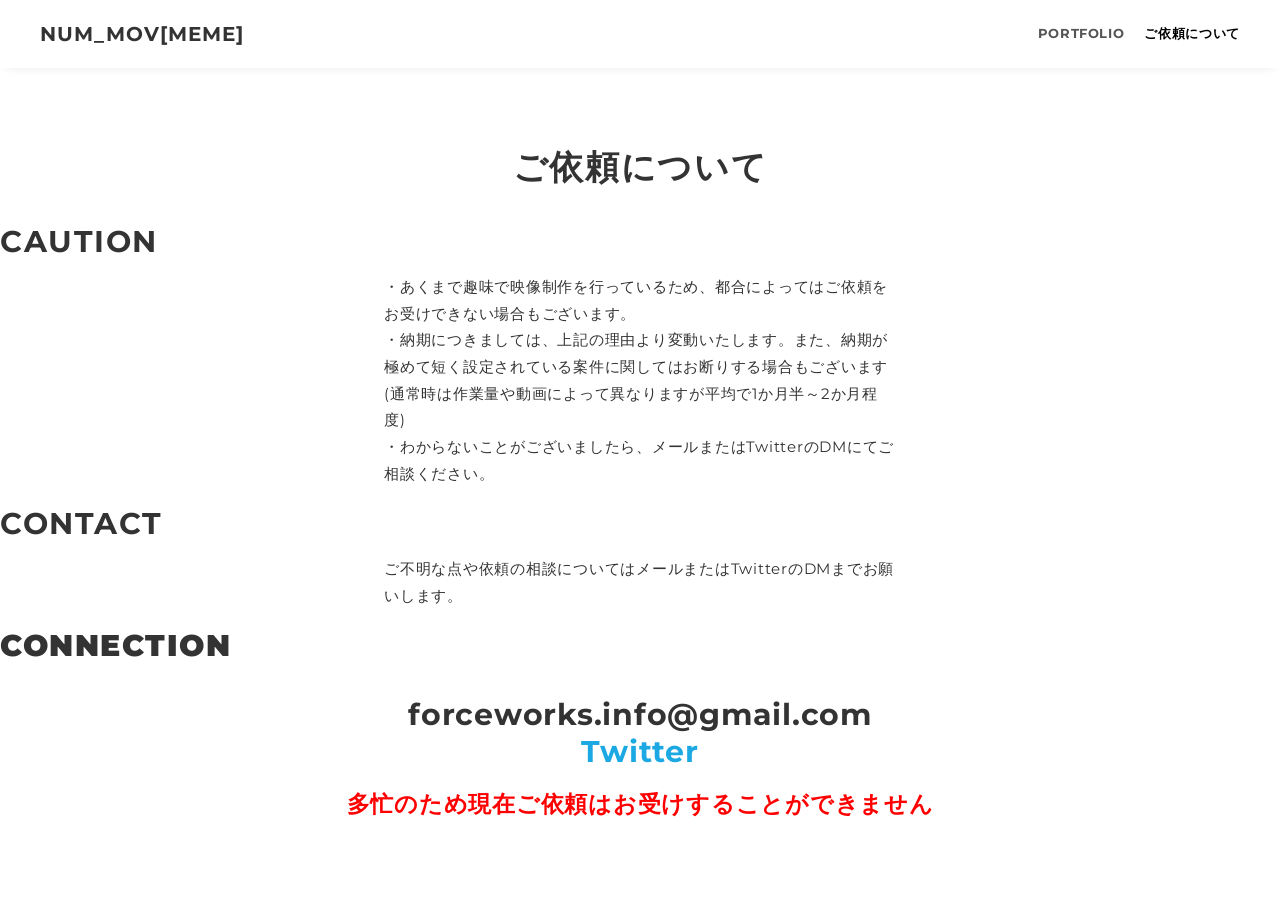
==== irainitsuite.html @ 85d94544 "Update irainitsuite.html" ====
<!DOCTYPE html>
<title>ご依頼について</title>
<link rel="preconnect" href="https://fonts.gstatic.com">
<link href="https://fonts.googleapis.com/css2?family=Montserrat:wght@400;700&display=swap" rel="stylesheet">
<link href="https://fonts.googleapis.com/css?family=Material+Icons+Outlined" rel="stylesheet">
<header class="header ">
    <div class="container">
      <h1 class="header-logo">
        <a href=".">NUM_MOV[MEME]</a>
      </h1>
      <nav class="gnav">
        <ul class="gnav-list">
          <li class="gnav-item"><a href="index.html">PORTFOLIO</a></li>
                    <li class="gnav-item"><a href="irainitsuite.html"><font color="#000">ご依頼について</font></a></li>

        </ul>
      </nav>
    </div>
  </header>
<h2 class="title">
    ご依頼について<br>
</h2>
<br>
<p class="yajyu">CAUTION</p>
<br>
<div class="otintin">
<p class="soroeru">
    ・あくまで趣味で映像制作を行っているため、都合によってはご依頼をお受けできない場合もございます。
    <br>・納期につきましては、上記の理由より変動いたします。また、納期が極めて短く設定されている案件に関してはお断りする場合もございます
    <br>(通常時は作業量や動画によって異なりますが平均で1か月半～2か月程度)
    <br>・わからないことがございましたら、メールまたはTwitterのDMにてご相談ください。
</p>
</div>
<br>
<br>
<p class="yajyu">CONTACT</p>
<br>
<p class="soroeru">ご不明な点や依頼の相談についてはメールまたはTwitterのDMまでお願いします。</p>
<h1 a class="center">
    <br><p class="yajyu">CONNECTION</p>
    <br> forceworks.info@gmail.com
    <br> <a class="contact-item" href="https://twitter.com/nh3220_pc" target="_blank" rel="noopener">Twitter</a>
</h1>

<br>
<h2 a class="center"><font color="red">多忙のため現在ご依頼はお受けすることができません</font></h2>

<style>
    body {
  font-family: "Montserrat","Helvetica Neue",Arial,"Hiragino Kaku Gothic ProN","Hiragino Sans",Meiryo,sans-serif;
  font-size: 16px;
  letter-spacing: .05em;
  color: #333;
  bottom: auto;
}
.otintin{
 margin:0 auto;
}
.soroeru{ 
width: 40%;
  margin-right: 30%;
  margin-bottom: 40px;
  justify-content: center;
  margin:0 auto;
  line-height: 20pt;
  letter-spacing: .05em;
  bottom: auto;

}
.center {
    text-align: center;
}
.title {
  font-size: 50px;
  font-weight: bold;
  line-height: 1;
  margin-bottom: 40px;
  margin-top: 150px;
  text-align: center;
  letter-spacing: .05em;
  color: #333;
}
.yajyu {
font-size: 30px;
letter-spacing: .05em;
margin-bottom: -5px;
margin-top: -20px;
text-align: left;
font-weight: bolder;
}
.header {
  position: fixed;
  top: 0;
  z-index: 1;
  width: 100%;
  background-color: #fff;
  box-shadow: 0 5px 10px -6px rgba(0,0,0,.1);
}

.header .container {
  display: flex;
  align-items: center;
  justify-content: space-between;
  padding: 20px 40px;
}

.header-logo {
  font-size: 20px;
  text-decoration: none;
  font-weight: bold;
  line-height: 1.2;
  margin-right: 20px;
  letter-spacing: .05em;
}

.header-logo a {
  color: #333;
  text-decoration: none;

}

.gnav-list {
  display: flex;
  justify-content: space-between;
  list-style: none;
}

.gnav-item:not(:last-child) {
  margin-right: 20px;
}

.gnav-item a {
  position: relative;
  font-size: 13px;
  font-weight: bold;
  display: inline-block;
  padding: 5px 0;
  transition: .3s;
  letter-spacing: .05em;
  color: #333;
  text-decoration: none;

}
.gnav-item a:after {
  position: absolute;
  bottom: 0;
  left: 50%;
  width: 0;
  height: 3px;
  content: "";
  transition: .3s;
  -webkit-transform: translateX(-50%);
  transform: translateX(-50%);
  background-color: #333;
}

.gnav-item a:hover:after {
  width: 100%;
}
@import url('https://fonts.googleapis.com/css2?family=Sawarabi+Mincho&display=swap');
</style>
<link href="css/ress.css" media="all" rel="stylesheet" type="text/css" />
<link href="css/style.css" media="all" rel="stylesheet" type="text/css" />
---- css/ress.css ----
/*!
 * ress.css • v3.0.1
 * MIT License
 * github.com/filipelinhares/ress
 */

/* # =================================================================
   # Global selectors
   # ================================================================= */

html {
  box-sizing: border-box;
  word-break: normal;
  -moz-tab-size: 4;
  tab-size: 4;

  -webkit-text-size-adjust: 100%; /* Prevent adjustments of font size after orientation changes in iOS */
}

*,
::before,
::after {
  box-sizing: inherit;
  background-repeat: no-repeat; /* Set `background-repeat: no-repeat` to all elements and pseudo elements */
}

::before,
::after {
  vertical-align: inherit;
  text-decoration: inherit; /* Inherit text-decoration and vertical align to ::before and ::after pseudo elements */
}

* {
  margin: 0;
  padding: 0; /* Reset `padding` and `margin` of all elements */
}

/* # =================================================================
   # General elements
   # ================================================================= */

hr {
  overflow: visible; /* Show the overflow in Edge and IE */
  height: 0; /* Add the correct box sizing in Firefox */
}

details,
main {
  display: block; /* Render the `main` element consistently in IE. */
}

summary {
  display: list-item; /* Add the correct display in all browsers */
}

small {
  font-size: 80%; /* Set font-size to 80% in `small` elements */
}

[hidden] {
  display: none; /* Add the correct display in IE */
}

abbr[title] {
  /* Add the correct text decoration in Chrome, Edge, IE, Opera, and Safari */
  text-decoration: underline;
  text-decoration: underline dotted;
  border-bottom: none; /* Remove the bottom border in Chrome 57 */
}

a {
  background-color: transparent; /* Remove the gray background on active links in IE 10 */
}

a:active,
a:hover {
  outline-width: 0; /* Remove the outline when hovering in all browsers */
}

code,
kbd,
pre,
samp {
  font-family: monospace, monospace; /* Specify the font family of code elements */
}

pre {
  font-size: 1em; /* Correct the odd `em` font sizing in all browsers */
}

b,
strong {
  font-weight: bolder; /* Add the correct font weight in Chrome, Edge, and Safari */
}

/* https://gist.github.com/unruthless/413930 */
sub,
sup {
  position: relative;
  font-size: 75%;
  line-height: 0;
  vertical-align: baseline;
}

sub {
  bottom: -.25em;
}

sup {
  top: -.5em;
}

/* # =================================================================
   # Forms
   # ================================================================= */

input {
  border-radius: 0;
}

/* Replace pointer cursor in disabled elements */
[disabled] {
  cursor: default;
}

[type="number"]::-webkit-container-spin-button,
[type="number"]::-webkit-outer-spin-button {
  height: auto; /* Correct the cursor style of increment and decrement buttons in Chrome */
}

[type="search"] {
  outline-offset: -2px; /* Correct the outline style in Safari */

  -webkit-appearance: textfield; /* Correct the odd appearance in Chrome and Safari */
}

[type="search"]::-webkit-search-decoration {
  -webkit-appearance: none; /* Remove the container padding in Chrome and Safari on macOS */
}

textarea {
  overflow: auto; /* Internet Explorer 11+ */
  resize: vertical; /* Specify textarea resizability */
}

button,
input,
optgroup,
select,
textarea {
  font: inherit; /* Specify font inheritance of form elements */
}

optgroup {
  font-weight: bold; /* Restore the font weight unset by the previous rule */
}

button {
  overflow: visible; /* Address `overflow` set to `hidden` in IE 8/9/10/11 */
}

button,
select {
  text-transform: none; /* Firefox 40+, Internet Explorer 11- */
}

/* Apply cursor pointer to button elements */
button,
[type="button"],
[type="reset"],
[type="submit"],
[role="button"] {
  cursor: pointer;
  color: inherit;
}

/* Remove container padding and border in Firefox 4+ */
button::-moz-focus-container,
[type="button"]::-moz-focus-container,
[type="reset"]::-moz-focus-container,
[type="submit"]::-moz-focus-container {
  padding: 0;
  border-style: none;
}

/* Replace focus style removed in the border reset above */
button:-moz-focusring,
[type="button"]::-moz-focus-container,
[type="reset"]::-moz-focus-container,
[type="submit"]::-moz-focus-container {
  outline: 1px dotted ButtonText;
}

button,
html [type="button"],
/* Prevent a WebKit bug where (2) destroys native `audio` and `video`controls in Android 4 */
[type="reset"],
[type="submit"] {
  -webkit-appearance: button; /* Correct the inability to style clickable types in iOS */
}

/* Remove the default button styling in all browsers */
button,
input,
select,
textarea {
  border-style: none;
  background-color: transparent;
}

/* Style select like a standard input */
select {
  -webkit-appearance: none; /* Chrome 41+ */
  -moz-appearance: none; /* Firefox 36+ */
}

select::-ms-expand {
  display: none; /* Internet Explorer 11+ */
}

select::-ms-value {
  color: currentColor; /* Internet Explorer 11+ */
}

legend {
  display: table; /* Correct the text wrapping in Edge and IE */
  max-width: 100%; /* Correct the text wrapping in Edge and IE */
  max-width: 100%; /* Correct the text wrapping in Edge 18- and IE */
  white-space: normal; /* Correct the text wrapping in Edge and IE */
  color: inherit; /* Correct the color inheritance from `fieldset` elements in IE */
  border: 0; /* Correct `color` not being inherited in IE 8/9/10/11 */
}

::-webkit-file-upload-button {
  font: inherit; /* Change font properties to `inherit` in Chrome and Safari */
  color: inherit;
  /* Correct the inability to style clickable types in iOS and Safari */

  -webkit-appearance: button;
}

/* # =================================================================
   # Specify media element style
   # ================================================================= */

img {
  border-style: none; /* Remove border when inside `a` element in IE 8/9/10 */
}

/* Add the correct vertical alignment in Chrome, Firefox, and Opera */
progress {
  vertical-align: baseline;
}

/* # =================================================================
   # Accessibility
   # ================================================================= */

/* Hide content from screens but not screenreaders */
@media screen {
  [hidden~="screen"] {
    display: inherit;
  }
  [hidden~="screen"]:not(:active):not(:focus):not(:target) {
    position: absolute !important;
    clip: rect(0 0 0 0) !important;
  }
}

/* Specify the progress cursor of updating elements */
[aria-busy="true"] {
  cursor: progress;
}

/* Specify the pointer cursor of trigger elements */
[aria-controls] {
  cursor: pointer;
}

/* Specify the unstyled cursor of disabled, not-editable, or otherwise inoperable elements */
[aria-disabled] {
  cursor: default;
}
---- css/style.css ----
body {
  font-family: "Montserrat","Helvetica Neue",Arial,"Hiragino Kaku Gothic ProN","Hiragino Sans",Meiryo,sans-serif;
  font-size: 15px;
  letter-spacing: .05em;
  color: #333;
}

a {
  transition: opacity .3s;
  text-decoration: none;
  color: #1ca9e3;
}

img {
  max-width: 100%;
  height: auto;
  vertical-align: bottom;
  border-style: none;
}

.yajyuusenpai {
  
}

.pc-only {
  display: block;
}

.sp-only {
  display: none;
}

/*--------------------------------
 レイアウト
---------------------------------*/
.wrapper {
  padding-top: 73px;
}

.section {
  padding: 90px 0;
}

.section:nth-of-type(odd) {
  background-color: #f7f7f7;
}

.container {
  max-width: 1340px;
  margin: 0 auto;
  padding: 0 40px;
}

/*--------------------------------
 見出し
---------------------------------*/
.title {
  font-size: 34px;
  font-weight: bold;
  line-height: 1;
  margin-bottom: 40px;
  text-align: center;
  letter-spacing: .05em;
  color: #333;
}

.lead {
  font-size: 16px;
  line-height: 1.8;
  margin-bottom: 30px;
}

/*--------------------------------
ヘッダー
---------------------------------*/
.header {
  position: fixed;
  top: 0;
  z-index: 1;
  width: 100%;
  background-color: #fff;
  box-shadow: 0 5px 10px -6px rgba(0,0,0,.1);
}

.header .container {
  display: flex;
  align-items: center;
  justify-content: space-between;
  padding: 20px 40px;
}

.header-logo {
  font-size: 20px;
  font-weight: bold;
  line-height: 1.2;
  margin-right: 20px;
  letter-spacing: .05em;
}

.header-logo a {
  color: #333;
}

.gnav-list {
  display: flex;
  justify-content: space-between;
  list-style: none;
}

.gnav-item:not(:last-child) {
  margin-right: 20px;
}

.gnav-item a {
  position: relative;
  font-size: 13px;
  font-weight: bold;
  display: inline-block;
  padding: 5px 0;
  transition: .3s;
  letter-spacing: .05em;
  color: rgb(85, 85, 85);
}
.gnav-item a:after {
  position: absolute;
  bottom: 0;
  left: 50%;
  width: 0;
  height: 3px;
  content: "";
  transition: .3s;
  -webkit-transform: translateX(-50%);
  transform: translateX(-50%);
  background-color: #333;
}

.gnav-item a:hover:after {
  width: 100%;
}

/*--------------------------------
 メインビジュアル
---------------------------------*/
.mv {
  display: flex;
  align-items: center;
  justify-content: center;
  height: 85vh;
  text-align: center;
}

.mv-container {
  padding: 0 40px;
}

.mv-title {
  font-size: 60px;
  font-weight: bold;
  line-height: 1.2;
  margin-bottom: 5px;
  letter-spacing: .1em;
}
.mv-subtitle {
  font-size: 20px;
  font-weight: bold;
  line-height: 1;
  margin-bottom: 40px;
  letter-spacing: .08em;
}

.mv-text {
  font-size: 16px;
  line-height: 1.8;
}

/*--------------------------------
 Works
---------------------------------*/
.works-list {
  display: flex;
  flex-wrap: wrap;
  margin-bottom: -40px;
}

.works-item {
  width: 31.74603%;
  margin-right: 1.58730%;
  margin-bottom: 40px;
  color: #333;
}

.works-item:hover {
  opacity: .9;
}

.works-item:nth-of-type(3n) {
  margin-right: 0;
}

.works-img img {
  border: 1px solid #e6e6e6;
}

.works-name {
  font-size: 12px;
  font-weight: bold;
  margin-top: 8px;
}

.works-info {
  font-size: 10px;
  margin-top: 5px;
}

/*--------------------------------
 Skill
---------------------------------*/
.skill-list {
  display: flex;
  flex-wrap: wrap;
  justify-content: space-between;
  margin-bottom: -50px;
}

.skill-item {
  display: flex;
  align-items: flex-start;
  justify-content: space-between;
  width: 48%;
  margin-bottom: 50px;
}

.skill-img {
  width: 60px;
  height: auto;
  margin-right: 20px;
}

.skill-body {
  flex: 1;
}

.skill-name {
  margin-bottom: 10px;
}

.skill-text {
  font-size: 14px;
  line-height: 1.8;
}

/*--------------------------------
 About
---------------------------------*/
.profile {
  display: flex;
  flex-wrap: wrap;
  max-width: 800px;
  margin: 0 auto;
}
.profile-img {
  width: 20%;
  margin-right: 30px;
  border-radius: 50%;
}
.profile-img img {
  border-radius: 50%;
}
.profile-body {
  flex: 1;
}

.profile-body p {
  font-size: 15px;
  line-height: 1.8;
}

.profile-body p:not(:last-child) {
  margin-bottom: 30px;
}

/*--------------------------------
 Contact
---------------------------------*/
.contact {
  text-align: center;
}

.contact-item:not(:last-child) {
  margin-right: 10px;
}

.contact-text {
  margin-top: 10px;
}
/*--------------------------------
 ページトップ
---------------------------------*/
.page-top {
  font-weight: bold;
  padding: 10px;
  cursor: pointer;
  text-align: center;
  background-color: #4c4c4c;
}

.page-top .material-icons-outlined {
  vertical-align: bottom;
  color: #fff;
}

/*--------------------------------
 フッター
---------------------------------*/
.footer {
  padding: 30px;
  background-color: #333;
}

.copyright {
  font-size: 10px;
  text-align: center;
  color: #797979;
}

/*--------------------------------
 下層：Worksページ
---------------------------------*/
.article {
  padding: 80px 0;
}

.article-container {
  max-width: 1040px;
  margin: 0 auto;
  padding: 0 20px;
}

.article-title {
  margin-bottom: 30px;
  text-align: center;
}

.article-body {
  max-width: 720px;
  margin: 0 auto;
  margin-bottom: 80px;
}

.article-body h3 {
  position: relative;
  font-size: 18px;
  margin-bottom: 5px;
  padding-left: 1em;
}

.article-body h3:not(:first-child) {
  margin-top: 50px;
}

.article-body h3::before {
  position: absolute;
  top: 0;
  left: 0;
  width: 4px;
  height: 100%;
  content: "";
  border-radius: 3px;
  background-color: #333;
}

.article-body p {
  font-size: 15px;
  line-height: 1.8;
  margin-bottom: 30px;
}

.home-link {
  text-align: center;
}

/*media Queries 767
----------------------------------------------------*/
@media screen and (max-width: 767px) {
  body {
    font-size: 14px;
  }

  .pc-only {
    display: none;
  }

  .sp-only {
    display: block;
  }

  /* 見出し */
  .title {
    font-size: 26px;
    margin-bottom: 20px;
  }

  .lead {
    font-size: 14px;
    line-height: 1.7;
    margin-bottom: 20px;
  }

  /* レイアウト */
  .wrapper {
    padding-top: 57px;
  }

  .section {
    padding: 60px 0;
  }

  .container {
    padding: 0 20px;
  }

  /* ヘッダー */
  .header .container {
    padding: 15px;
  }

  .header-logo {
    font-size: 15px;
    margin-right: 15px;
  }

  .gnav-item:not(:last-child) {
    margin-right: 10px;
  }

  .gnav-item a {
    font-size: 10px;
  }

  .gnav-item a:after {
    display: none;
  }

  /*  メインビジュアル */
  .mv {
    height: 75vh;
  }

  .mv-container {
    padding: 0 20px;
  }

  .mv-title {
    font-size: 30px;
  }
  .mv-subtitle {
    font-size: 16px;
    margin-bottom: 20px;
  }

  .mv-text {
    font-size: 14px;
    line-height: 1.7;
  }

  /* Works */
  .works-name {
    font-size: 12px;
  }

  .works-info {
    margin-top: 3px;
  }

  .works-list {
    justify-content: space-between;
  }

  .works-item {
    flex: 0 0 48%;
    margin-right: 0;
    margin-bottom: 30px;
  }

  /* Skill */
  .skill-list {
    display: block;
    margin-bottom: 0;
  }

  .skill-item {
    width: 100%;
    margin-bottom: 35px;
  }

  .skill-item:last-child {
    margin-bottom: 0;
  }

  .skill-name {
    margin-bottom: 5px;
  }

  .skill-text {
    font-size: 13px;
    line-height: 1.7;
  }

  /* About */
  .profile {
    display: block;
  }
  .profile-img {
    width: 150px;
    margin: 0 auto;
    margin-bottom: 25px;
  }

  .profile-body p {
    font-size: 14px;
    line-height: 1.7;
  }

  .profile-body p:not(:last-child) {
    margin-bottom: 20px;
  }

  /* フッター */
  .footer {
    padding: 20px;
  }

  /* 下層ページ */
  .article {
    padding: 50px 0;
  }

  .article-body h3 {
    font-size: 16px;
    padding-left: .8em;
  }

  .article-body h3:not(:first-child) {
    margin-top: 30px;
  }

  .article-body p {
    font-size: 14px;
    line-height: 1.7;
    margin-bottom: 20px;
  }
}
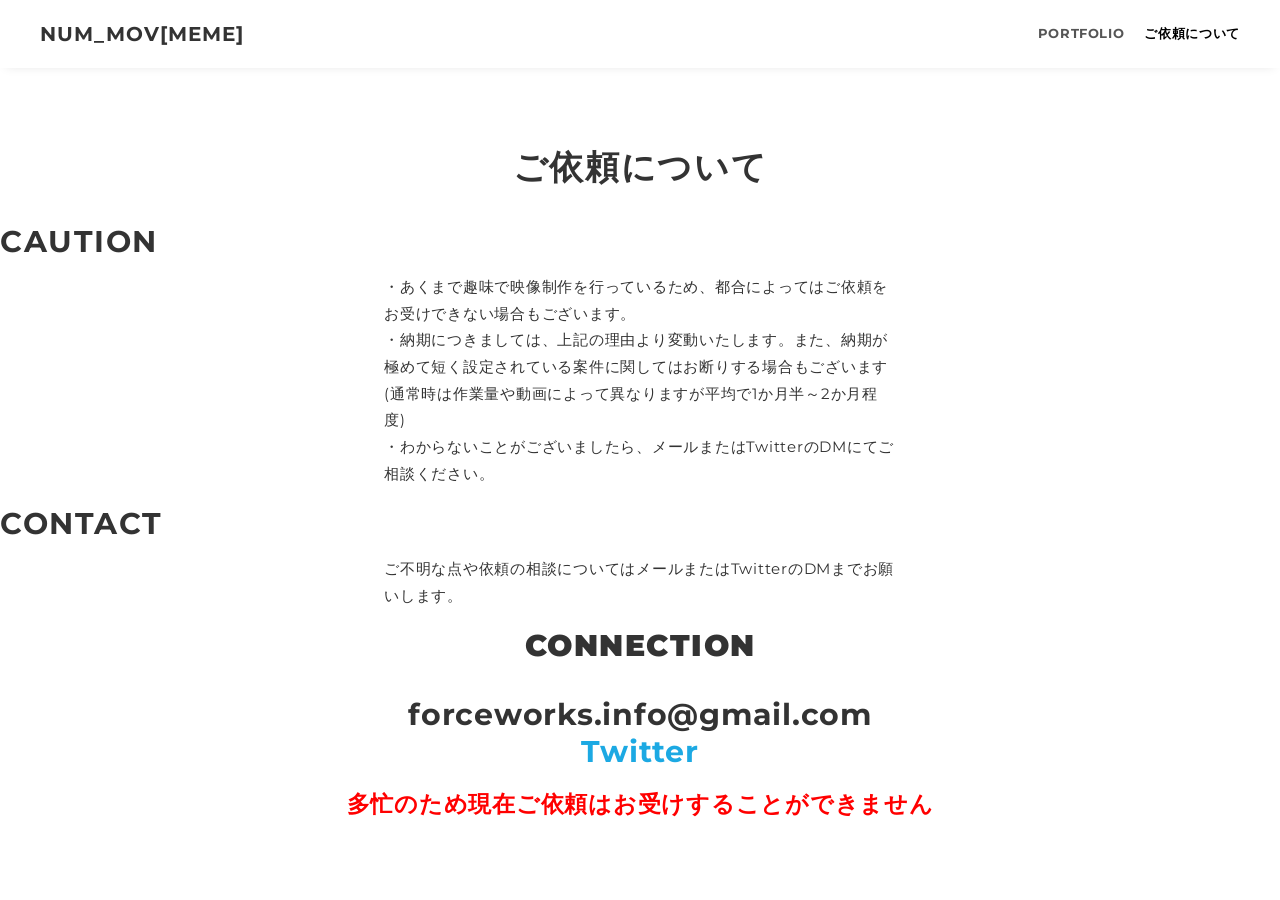
==== commit 404e861a: "Update irainitsuite.html" ====
--- a/irainitsuite.html
+++ b/irainitsuite.html
@@ -85,7 +85,6 @@
 letter-spacing: .05em;
 margin-bottom: -5px;
 margin-top: -20px;
-text-align: left;
 font-weight: bolder;
 }
 .header {
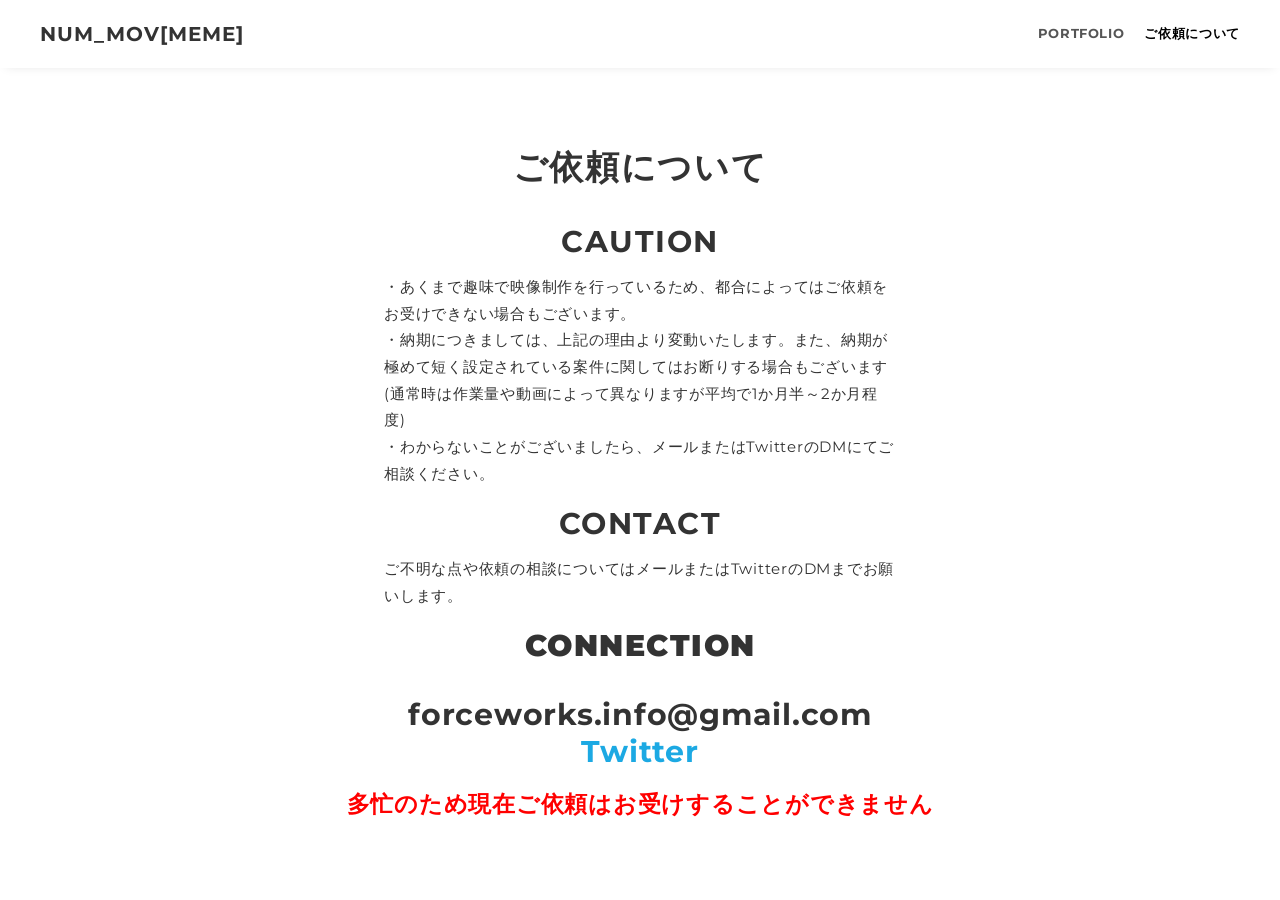
==== commit ba42db66: "Update irainitsuite.html" ====
--- a/irainitsuite.html
+++ b/irainitsuite.html
@@ -86,6 +86,7 @@
 margin-bottom: -5px;
 margin-top: -20px;
 font-weight: bolder;
+text-align: center;
 }
 .header {
   position: fixed;
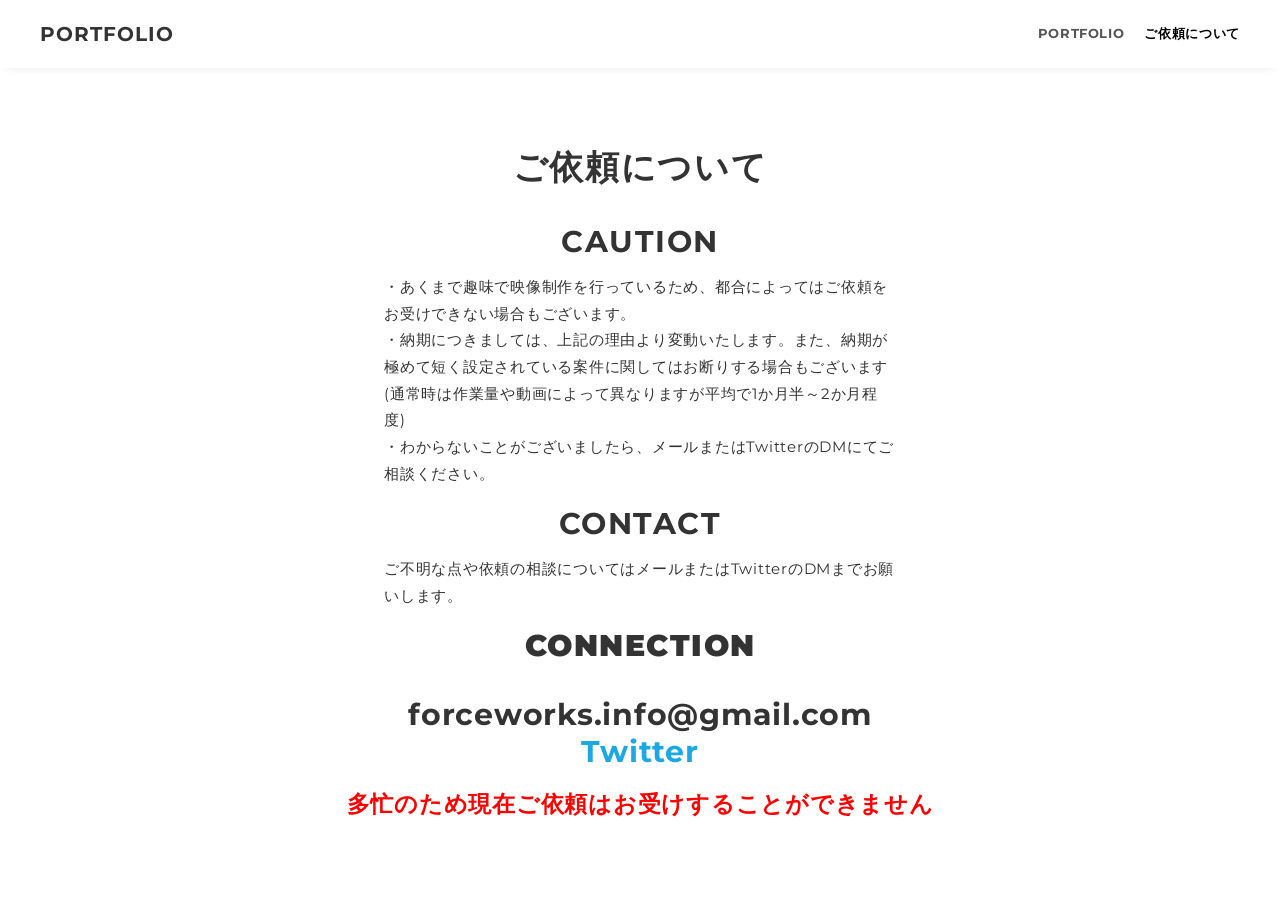
==== commit 78cf94b3: "Update irainitsuite.html" ====
--- a/irainitsuite.html
+++ b/irainitsuite.html
@@ -6,7 +6,7 @@
 <header class="header ">
     <div class="container">
       <h1 class="header-logo">
-        <a href=".">NUM_MOV[MEME]</a>
+        <a href=".">PORTFOLIO</a>
       </h1>
       <nav class="gnav">
         <ul class="gnav-list">
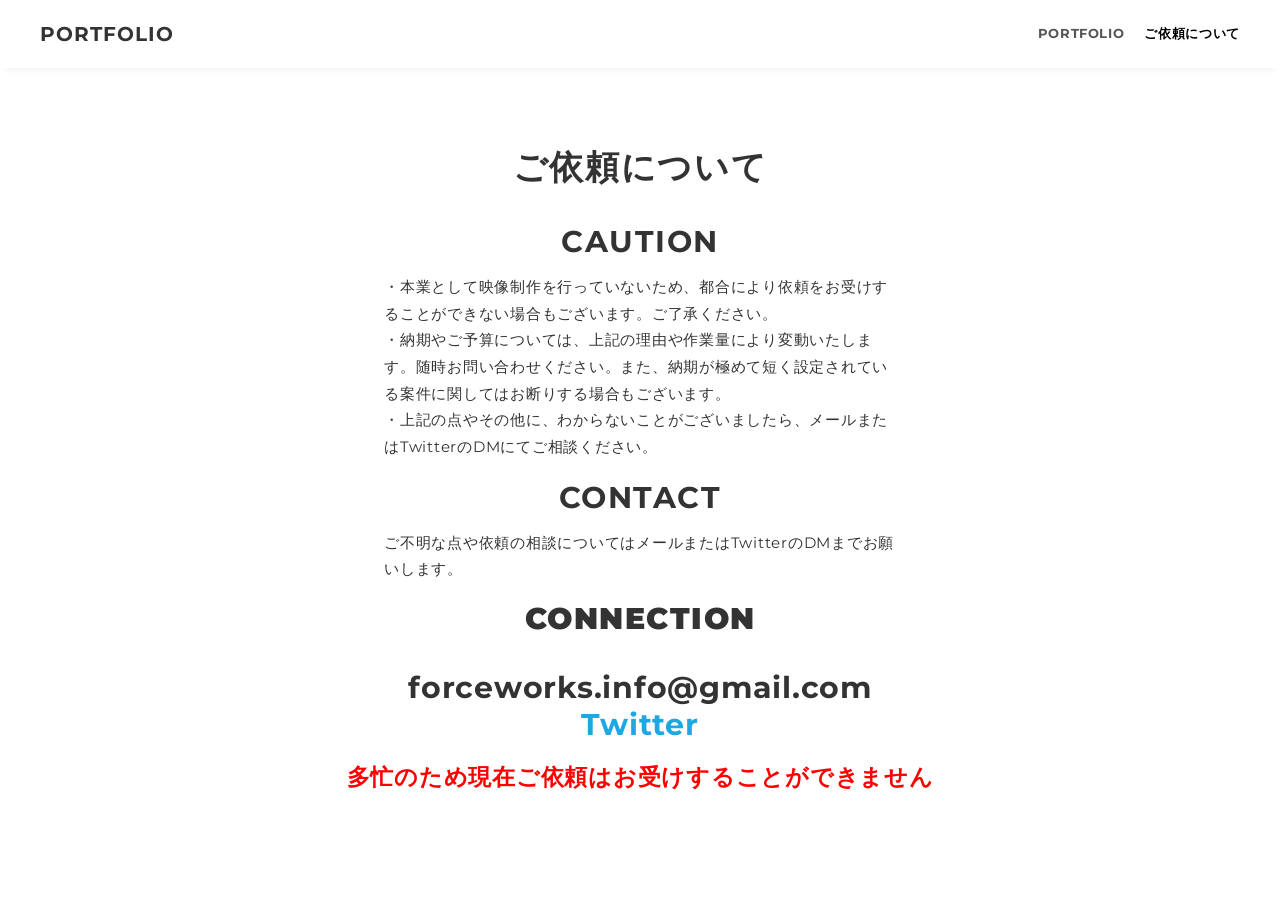
==== commit d3d1f790: "Update irainitsuite.html" ====
--- a/irainitsuite.html
+++ b/irainitsuite.html
@@ -25,10 +25,9 @@
 <br>
 <div class="otintin">
 <p class="soroeru">
-    ・あくまで趣味で映像制作を行っているため、都合によってはご依頼をお受けできない場合もございます。
-    <br>・納期につきましては、上記の理由より変動いたします。また、納期が極めて短く設定されている案件に関してはお断りする場合もございます
-    <br>(通常時は作業量や動画によって異なりますが平均で1か月半～2か月程度)
-    <br>・わからないことがございましたら、メールまたはTwitterのDMにてご相談ください。
+・本業として映像制作を行っていないため、都合により依頼をお受けすることができない場合もございます。ご了承ください。
+    <br>・納期やご予算については、上記の理由や作業量により変動いたします。随時お問い合わせください。また、納期が極めて短く設定されている案件に関してはお断りする場合もございます。
+    <br>・上記の点やその他に、わからないことがございましたら、メールまたはTwitterのDMにてご相談ください。
 </p>
 </div>
 <br>
@@ -39,7 +38,7 @@
 <h1 a class="center">
     <br><p class="yajyu">CONNECTION</p>
     <br> forceworks.info@gmail.com
-    <br> <a class="contact-item" href="https://twitter.com/nh3220_pc" target="_blank" rel="noopener">Twitter</a>
+    <br> <a class="contact-item" href="https://twitter.com/num_mov" target="_blank" rel="noopener">Twitter</a>
 </h1>
 
 <br>
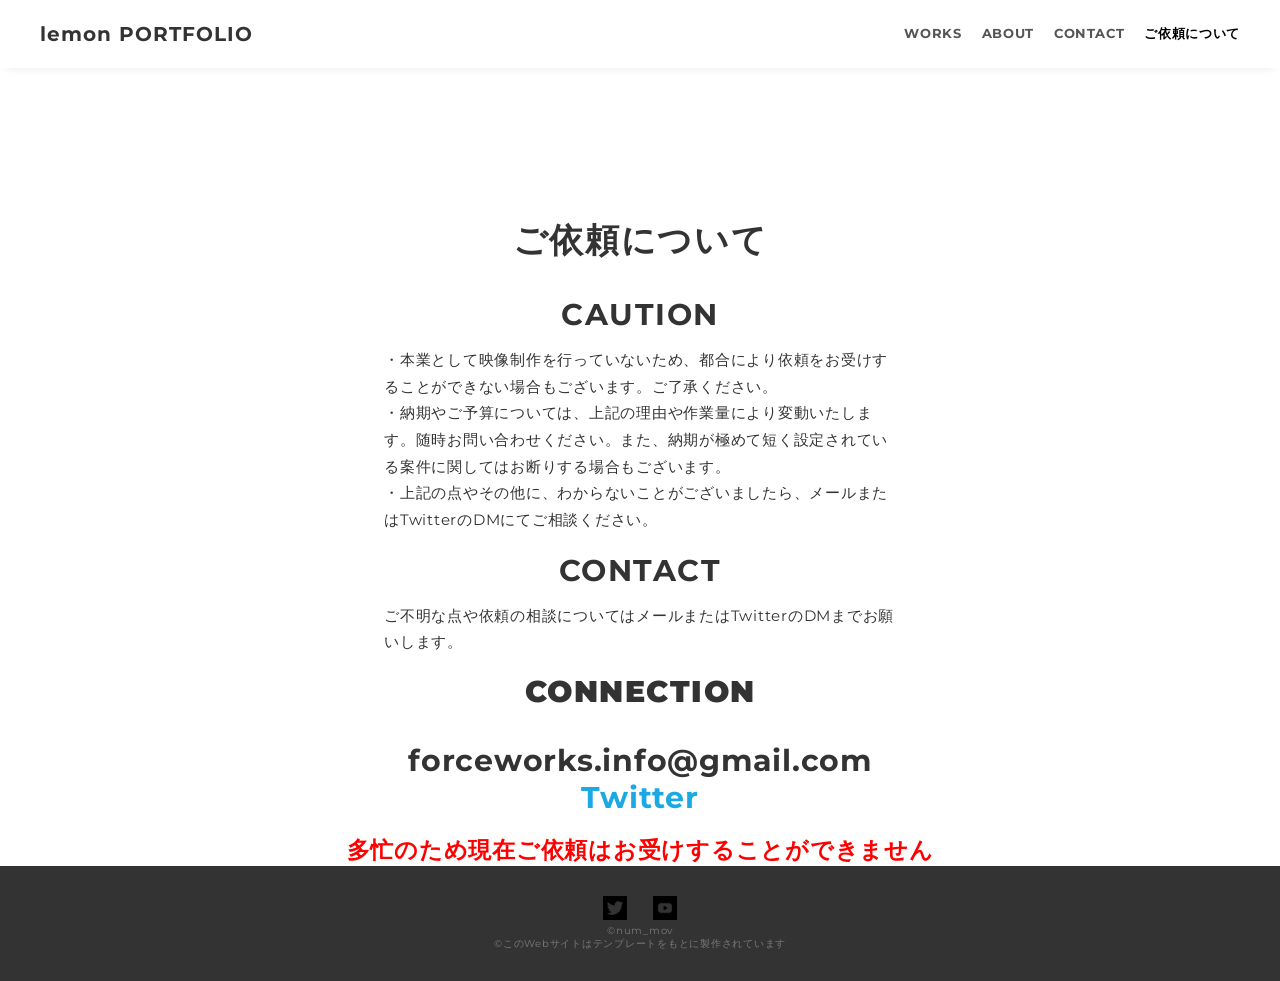
==== commit ba621bbc: "Add files via upload" ====
--- a/irainitsuite.html
+++ b/irainitsuite.html
@@ -1,22 +1,46 @@
 <!DOCTYPE html>
-<title>ご依頼について</title>
-<link rel="preconnect" href="https://fonts.gstatic.com">
-<link href="https://fonts.googleapis.com/css2?family=Montserrat:wght@400;700&display=swap" rel="stylesheet">
-<link href="https://fonts.googleapis.com/css?family=Material+Icons+Outlined" rel="stylesheet">
-<header class="header ">
-    <div class="container">
-      <h1 class="header-logo">
-        <a href=".">PORTFOLIO</a>
-      </h1>
-      <nav class="gnav">
-        <ul class="gnav-list">
-          <li class="gnav-item"><a href="index.html">PORTFOLIO</a></li>
-                    <li class="gnav-item"><a href="irainitsuite.html"><font color="#000">ご依頼について</font></a></li>
-
-        </ul>
-      </nav>
-    </div>
-  </header>
+<html>
+<head>
+  <meta charset="utf-8">
+  <meta name="viewport" content="width=device-width,initial-scale=1">
+  <meta property='og:type' content='website'>
+  <meta property='og:title' content='NUM_MOV Portfolio'>
+  <meta property='og:url' content='URLが入る'>
+  <meta property='og:description' content='NUM_MOV Portfolio'>
+  <meta property="og:image" content="img/ogp.png">
+  <meta name="description" content="NUM_MOV Portfolio" />
+  <title>NUM_MOV PORTFOLIO</title>
+  <link rel="preconnect" href="https://fonts.gstatic.com">
+  <link href="https://fonts.googleapis.com/css2?family=Montserrat:wght@400;700&display=swap" rel="stylesheet">
+  <link href="https://fonts.googleapis.com/css?family=Material+Icons+Outlined" rel="stylesheet">
+  <link href="css/ress.css" media="all" rel="stylesheet" type="text/css" />
+  <link href="css/style.css" media="all" rel="stylesheet" type="text/css" />
+  <link rel="shortcut icon" href="img/favicon.ico" />
+  <link rel=”canonical” href=”https://forcework.net” />
+</head>
+
+<body>
+
+  <div class="wrapper">
+
+    <!-- header -->
+    <header class="header ">
+      <div class="container">
+        <h1 class="header-logo">
+          <a href="index.html">lemon PORTFOLIO</a>
+        </h1>
+        <nav class="gnav">
+          <ul class="gnav-list">
+            <li class="gnav-item"><a href="index.html#works">WORKS</a></li>
+            <li class="gnav-item"><a href="index.html#about">ABOUT</a></li>
+            <li class="gnav-item"><a href="index.html#contact">CONTACT</a></li>            
+            <li class="gnav-item"><a href="irainitsuite.html"><font color="#000">ご依頼について</font></a></li>
+
+          </ul>
+        </nav>
+      </div>
+    </header>
+    <!-- /header -->
 <h2 class="title">
     ご依頼について<br>
 </h2>
@@ -43,7 +67,37 @@
 
 <br>
 <h2 a class="center"><font color="red">多忙のため現在ご依頼はお受けすることができません</font></h2>
-
+<footer class="footer">
+  <div class="shine">
+  <button class="box2" onclick="location.href='https://twitter.com/num_mov'"><img class="iiyokoiyo" src="img/121503.png" alt="twitter"></button> 
+    &emsp;
+     <button class="box2" onclick="location.href=' https://www.youtube.com/@num_mov'"><img class="iiyokoiyo" src="img/91949.png" alt="twitter"></button>
+  </div>
+     <style>
+      .box2{
+        width: 2%;
+      height: 2%;
+padding:0;
+margin:0;
+background:none;
+border:0;
+font-size:0;
+line-height:0;
+overflow:visible;
+cursor:pointer;
+border-radius: 10px;
+      }
+
+     .shine{
+      align-items: center;
+      text-align: center;
+     }
+     </style>
+  <div class="copyright">&copy;num_mov</div>
+  <div class="copyright">&copy;このWebサイトはテンプレートをもとに製作されています</div>
+</footer>
+<script src="https://ajax.googleapis.com/ajax/libs/jquery/3.6.0/jquery.min.js"></script>
+<script type='text/javascript' src="js/script.js"></script>
 <style>
     body {
   font-family: "Montserrat","Helvetica Neue",Arial,"Hiragino Kaku Gothic ProN","Hiragino Sans",Meiryo,sans-serif;
@@ -57,10 +111,10 @@
 }
 .soroeru{ 
 width: 40%;
-  margin-right: 30%;
+  margin-right: auto;
   margin-bottom: 40px;
   justify-content: center;
-  margin:0 auto;
+  margin: auto;
   line-height: 20pt;
   letter-spacing: .05em;
   bottom: auto;
@@ -158,5 +212,6 @@
 }
 @import url('https://fonts.googleapis.com/css2?family=Sawarabi+Mincho&display=swap');
 </style>
+
 <link href="css/ress.css" media="all" rel="stylesheet" type="text/css" />
 <link href="css/style.css" media="all" rel="stylesheet" type="text/css" />
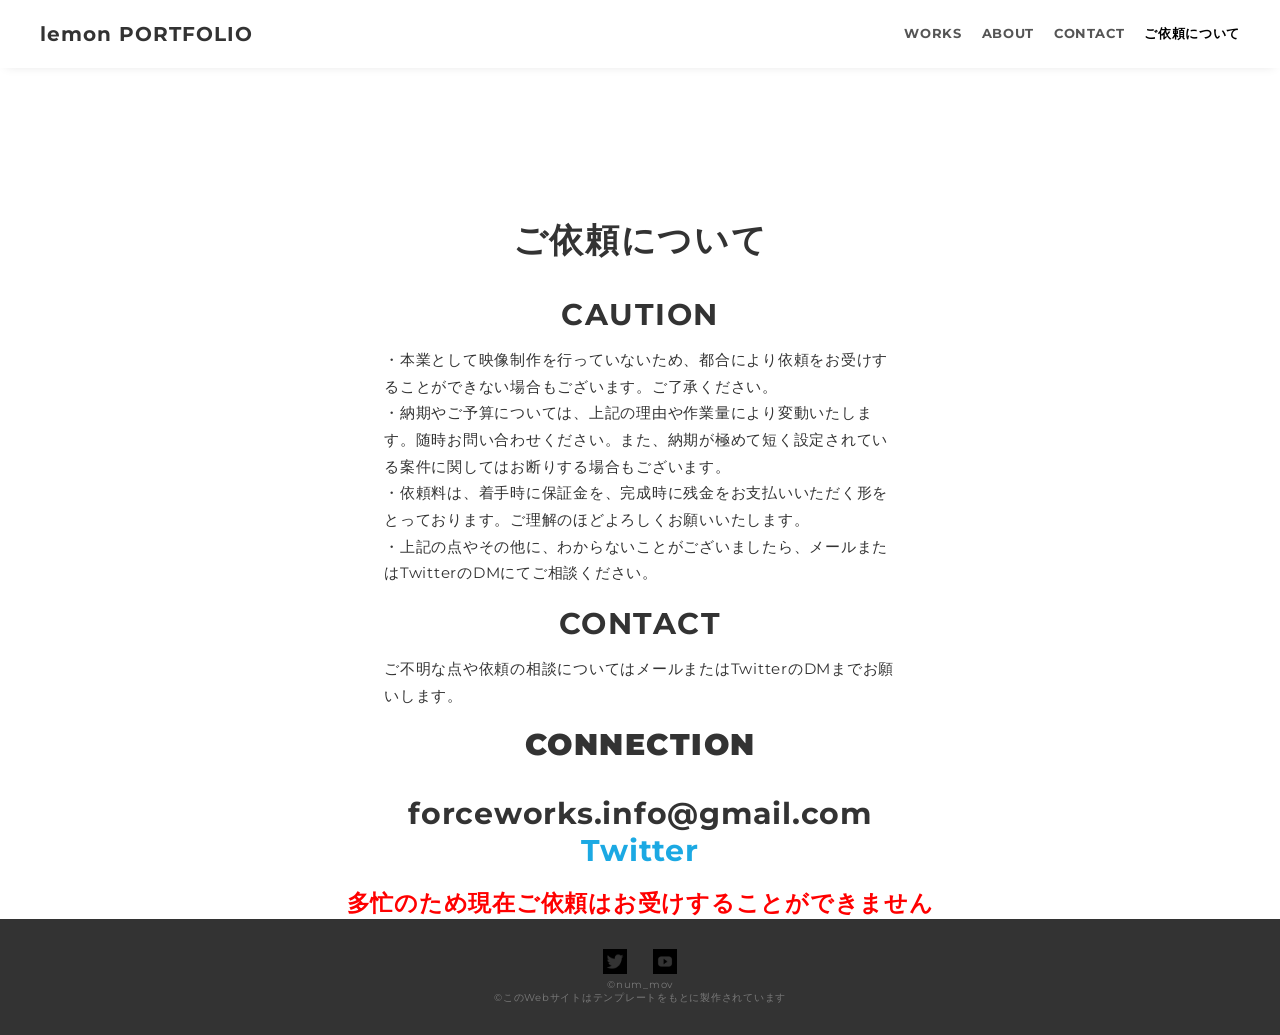
==== commit b91c6343: "Update irainitsuite.html" ====
--- a/irainitsuite.html
+++ b/irainitsuite.html
@@ -51,6 +51,7 @@
 <p class="soroeru">
 ・本業として映像制作を行っていないため、都合により依頼をお受けすることができない場合もございます。ご了承ください。
     <br>・納期やご予算については、上記の理由や作業量により変動いたします。随時お問い合わせください。また、納期が極めて短く設定されている案件に関してはお断りする場合もございます。
+    <br>・依頼料は、着手時に保証金を、完成時に残金をお支払いいただく形をとっております。ご理解のほどよろしくお願いいたします。
     <br>・上記の点やその他に、わからないことがございましたら、メールまたはTwitterのDMにてご相談ください。
 </p>
 </div>
